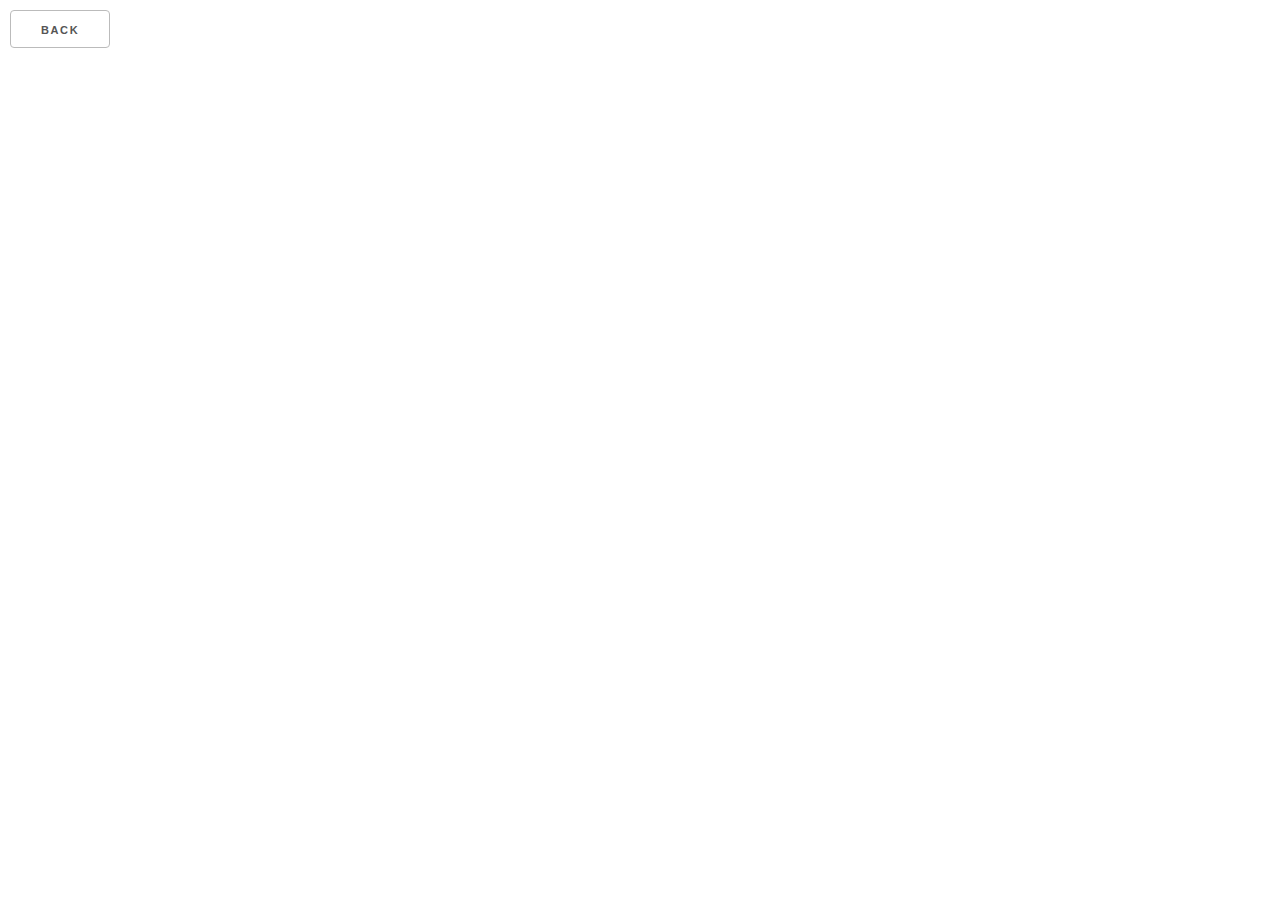
==== docs/viz/pieces/pieces.html @ 61033ddc "Website architecture" ====
<html lang="en">
<head>
  <meta charset="utf-8">

  <link href="../../styles.css" rel="stylesheet">
</head> 

<body>
    <button onclick="window.location = '../../index.html#Visualizations'">
        Back
    </button>

</body>
</html>
---- docs/styles.css ----
@import url(https://fonts.googleapis.com/css?family=Work+Sans:400,300,700|Open+Sans:400italic,300italic);

:root{
    --basics-color:#ffcdb2;
    --timeline-color:#ffb4a2;
    --graph-color:#e5989b;
    --heatmap-color:#b5838d;
    --sunburst-color:#6d6875;
    --selected-color: #CA7777;
}

body {
background-color: #fff;
  /* display:flex; */
  margin: 0;
  width: 100%;
  height: 100%;
}

section {
        width: 100%;
        height: 100vh;
        position: relative;
        /* background-image: url(https://cdn.hipwallpaper.com/i/54/29/DpJ4Ug.jpg); */
        background-size: cover;
        background-position: center center;
        display: flex;
        justify-content: center;
        align-items: center;
      }

#intro{
  background-image: url(https://cdn.hipwallpaper.com/i/54/29/DpJ4Ug.jpg);
  padding: 50px;
  justify-content: flex-end;
  align-items: flex-start;
}
#section1, #section2{
    background-color: "white";
    display: flex;
    justify-content: center;
    align-items: center;
}

.title{
    font-family: "Work Sans", sans-serif;
    letter-spacing: 6px;
    color: #aaa;
    font-weight: 300;
    font-size: 4rem;
    text-transform: uppercase;
    text-decoration: none;
    z-index: 10;
    padding: 30px;
    opacity: 0;
}

.desc{
    font-family: "Work Sans", sans-serif;
    /* letter-spacing: 6px; */
    color: #aaa;
    font-weight: 300;
    font-size: 1.2rem;
    /* text-transform: uppercase; */
    text-decoration: none;
    z-index: 10;
    /* padding: 30px; */
    padding-bottom: 10%;
    width:40%;
}
.desc-title{
    opacity: 0;
    margin-bottom: 20px;
}
.desc-text{
    opacity: 0;
}


#intro .title {
    color:#fff;
    border-color: #fff;
}

button{
    position:relative;
    display:inline-block;
    height:38px;
    padding:0 30px;
    color:#555;
    text-align:center;
    font-size:11px;
    font-weight:600;
    line-height:38px;
    letter-spacing:.1rem;
    text-transform:uppercase;
    text-decoration:none;
    white-space:nowrap;
    background-color:transparent;
    border-radius:4px;
    border:1px solid #bbb;
    cursor:pointer;
    box-sizing:border-box;
    margin-top: 10px;
    margin-left: 10px;
}

button:hover{color:#333;border-color:#888;outline:0}

button:active{
    color:#FFF;
    background-color:#1EAEDB;
    border-color:#1EAEDB;
}
.button-primary{
    color:#FFF;
    background-color:#33C3F0;
    border-color:#33C3F0;
}
.button-primary:focus, .button-primary:hover{color:#FFF;background-color:#1EAEDB;border-color:#1EAEDB}


/* ====================================
Scroll icon 
==================================== */
.scroll {
    position: absolute;
    bottom: 50px;
    left: 50%;
    width: 75px;
    height: 80px;
    text-align: center;
    text-decoration: none;
    cursor: pointer;
    bottom: 0;
    transform: translateX(-50%);
    opacity: 0;
  }
  .scroll > label {
    pointer-events: none;
    font-family: monospace;
    font-weight: 600;
    font-size: 1.1rem;
    color: #777;
}
.scroll.light > label {
    color: #fff;
}

.scroll.mouse {
    height: 100px;
}
.scroll.mouse span {
    position: relative;
    display: inline-block;
    width: 30px;
    height: 60px;
    border: 2px solid #444;
    border-radius: 50px;
    top: 5px;
}
.scroll.mouse.light span {
    border-color:#fff;
}
  
/* Effect 3 */
.scroll.mouse.effect1 span::after {
    position: absolute;
    content: "";
    top: 10px;
    left: 0;
    right: 0;
    margin: 0 auto;
    width: 6px;
    height: 6px;
    border-radius: 100%;
    background: #444;
    /* animation: animateMousePointerDown 1.5s infinite; */
}
.scroll.down.mouse.effect1 span::after {
    animation: animateMousePointerDown 1.5s infinite;
}
.scroll.up.mouse.effect1 span::after {
    animation: animateMousePointerUp 1.5s infinite;
}

.scroll.mouse.effect1.light span::after {
    background: #fff;

}

@keyframes animateMousePointerDown {
    0% {
    transform: translateY(0);
    }
    50% {
    opacity: .7;
    }
    100% {
    opacity: 0;
    transform: translateY(20px);
    }
}
@keyframes animateMousePointerUp {
    0% {
    transform: translateY(20px);
    }
    50% {
    opacity: .7;
    }
    100% {
    opacity: 0;
    transform: translateY(0px);
    }
}
  
/* ====================================
Navigation 
==================================== */

.overlay-navigation {
  position: fixed;
  z-index: 99;
  top: 0;
  left: 0;
  width: 100%;
  height: 100%;
  background-color: hsla(0, 0%, 0%, 0);
  transform: translateY(-100%);
}

.overlay-slide-down {
  transition: all .4s ease-in-out;
  transform: translateY(0)
}

.overlay-slide-up {
  transition: all .8s ease-in-out;
  transform: translateY(-100%)
}

nav,
nav ul {
  width: 100%;
  height: 100%;
  margin: 0;
  padding: 0;
}

nav ul {
  display: flex;
  list-style: none;
}

nav ul li {
  flex-basis: 20%;
  justify-content: center;
  align-items: center;
  height: 100%;
  overflow: hidden;
  transform: translateY(-100%);
  padding: 10px;
}

nav li a {
  position: relative;
  top: 46%;
  color: #fff;
  text-transform: uppercase;
  font-family: 'Work sans', sans-serif;
  font-weight: 300;
  letter-spacing: 4px;
  text-decoration: none;
  display: block;
  text-align: center;
  font-size: 0.9rem;
}

nav li a:before {
  content: '';
  width: 70px;
  height: 2px;
  background-color: #fff;
  position: absolute;
  top: 50%;
  left: 0;
  z-index: 100;
  transform: translateX(-100%);
  opacity: 0;
  transition: all .2s linear;
}

nav li a:after {
  content: attr(data-content);
  font-size: 1rem;
  transition: all .2s linear;
  opacity: 0;
  position: absolute;
  z-index: 100;
  color: #fff;
  display: block;
  margin-right: auto;
  margin-left: auto;
  left: 0;
  right: 0;
  bottom: -50px;
  text-transform: none;
  font-family: 'Open sans', serif;
  font-weight: 300;
  font-style: italic;
  letter-spacing: 0;
}

nav li a:hover:before {
  transform: translateX(-10px);
  opacity: 1;
}

nav li a:hover:after {
  transform: translateY(15px);
  opacity: 1;
}

nav li:nth-of-type(1){background-color: var(--basics-color); transition: 1s;}
nav li:nth-of-type(2){background-color: var(--timeline-color); transition: 1s;}
nav li:nth-of-type(3){background-color: var(--graph-color); transition: 1s;}
nav li:nth-of-type(4){background-color: var(--heatmap-color); transition: 1s;}
nav li:nth-of-type(5){background-color: var(--sunburst-color); transition: 1s;}

nav li:nth-of-type(1):hover{background-color: var(--selected-color);}
nav li:nth-of-type(2):hover{background-color: var(--selected-color);}
nav li:nth-of-type(3):hover{background-color: var(--selected-color);}
nav li:nth-of-type(4):hover{background-color: var(--selected-color);}
nav li:nth-of-type(5):hover{background-color: var(--selected-color);}


.slide-in-nav-item {
  animation: slide-in-nav-item 0.4s linear 1 .2s both;
}

.slide-in-nav-item-delay-1 {
  animation: slide-in-nav-item 0.4s linear 1 .4s both;
}

.slide-in-nav-item-delay-2 {
  animation: slide-in-nav-item 0.4s linear 1 .6s both;
}

.slide-in-nav-item-delay-3 {
  animation: slide-in-nav-item 0.4s linear 1 .8s both;
}

.slide-in-nav-item-delay-4 {
  animation: slide-in-nav-item 0.4s linear 1 1s both;
}

.slide-in-nav-item-reverse {
  animation: slide-in-nav-item-reverse .3s linear 1 .5s both;
}

.slide-in-nav-item-delay-1-reverse {
  animation: slide-in-nav-item-reverse .3s linear 1 .4s both;
}

.slide-in-nav-item-delay-2-reverse {
  animation: slide-in-nav-item-reverse .3s linear 1 .3s both;
}

.slide-in-nav-item-delay-3-reverse {
  animation: slide-in-nav-item-reverse .3s linear 1 .2s both;
}

.slide-in-nav-item-delay-4-reverse {
  animation: slide-in-nav-item-reverse .3s linear 1 both;
}

/* ====================================
Animation keyframes
==================================== */

@keyframes slide-in-nav-item {
  from {
    -webkit-transform: translateY(-100%);
    transform: translateY(-100%)
  }
  to {
    -webkit-transform: translateY(0);
    transform: translateY(0)
  }
}

@keyframes slide-in-nav-item-reverse {
  from {
    -webkit-transform: translateY(0);
    transform: translateY(0)
  }
  to {
    -webkit-transform: translateY(-100%);
    transform: translateY(-100%)
  }
}

@media (max-width: 640px) {
  nav ul li a {
    font-size: 11px;
  }
  nav li a:after {
    font-size: 0.6rem;
  }
  .open-overlay {
    right: 1rem;
  }
  nav li a:before {
    width: 15px;
  }
}
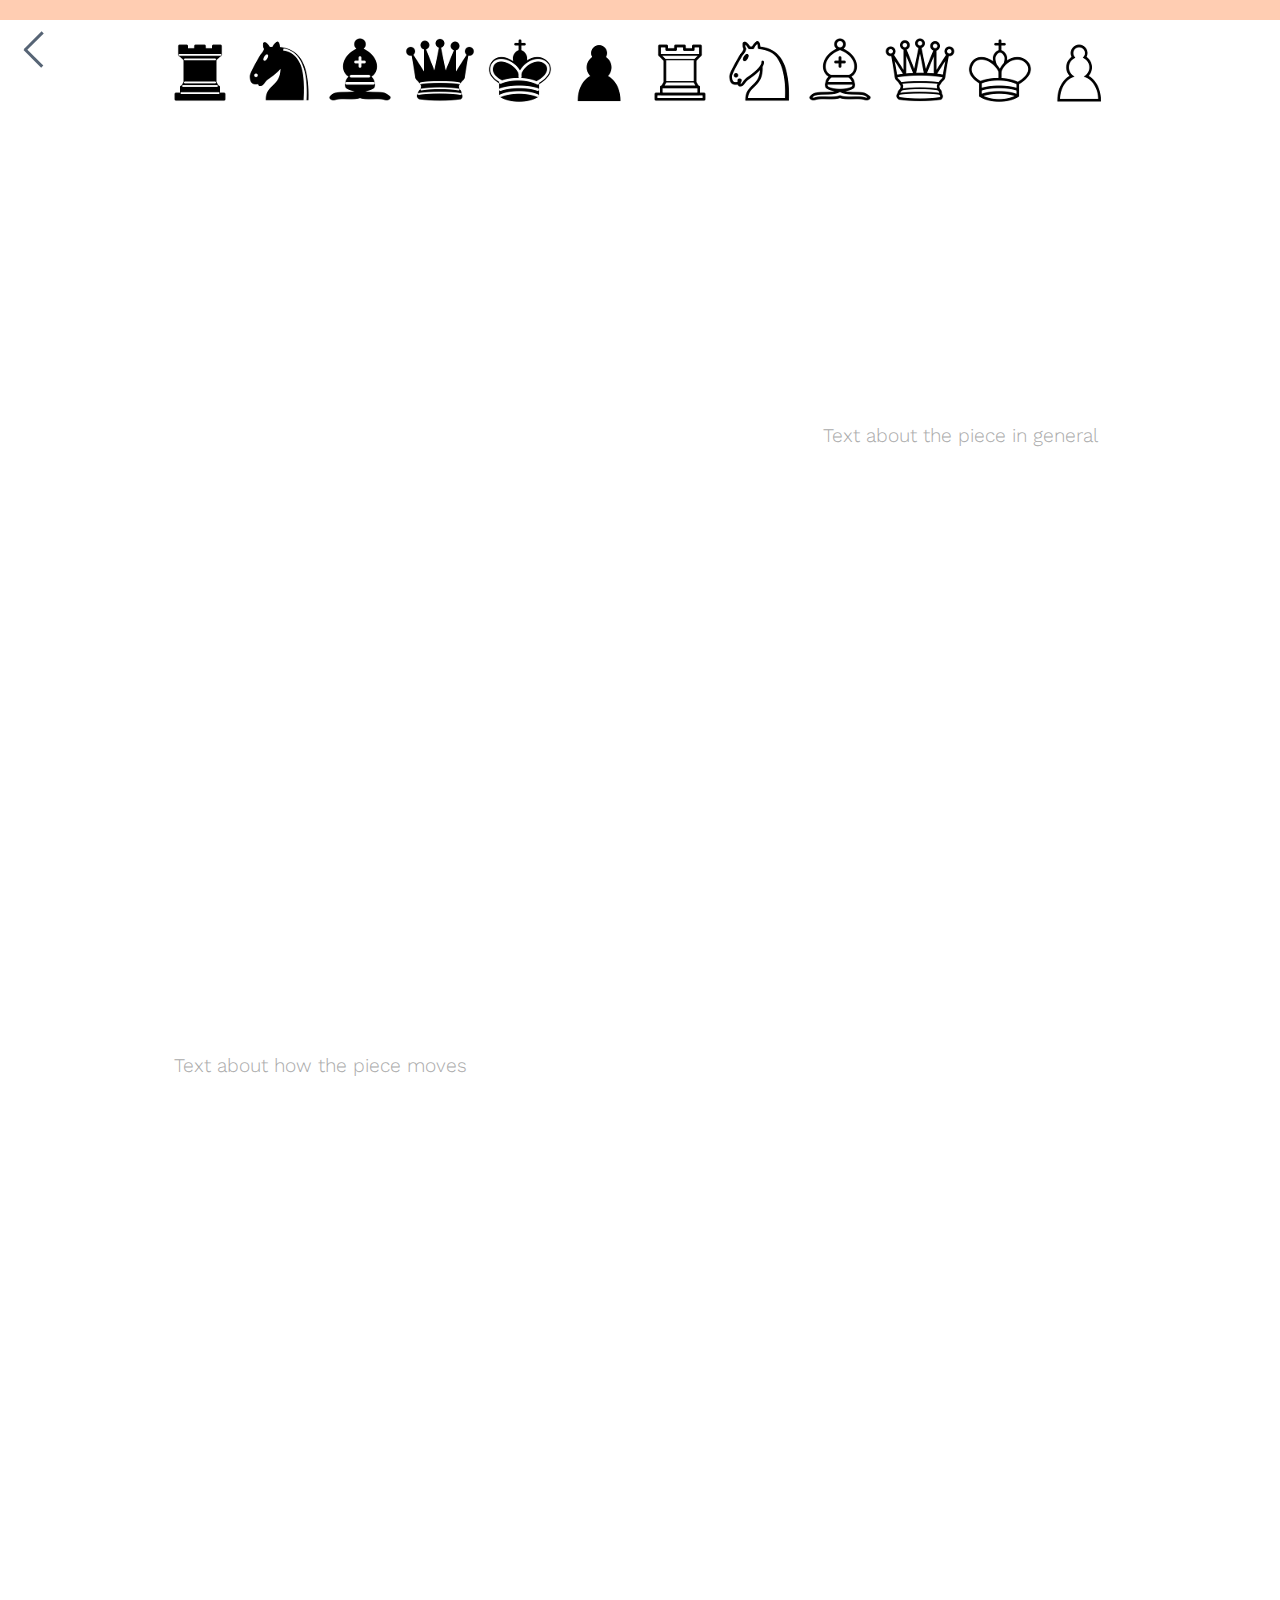
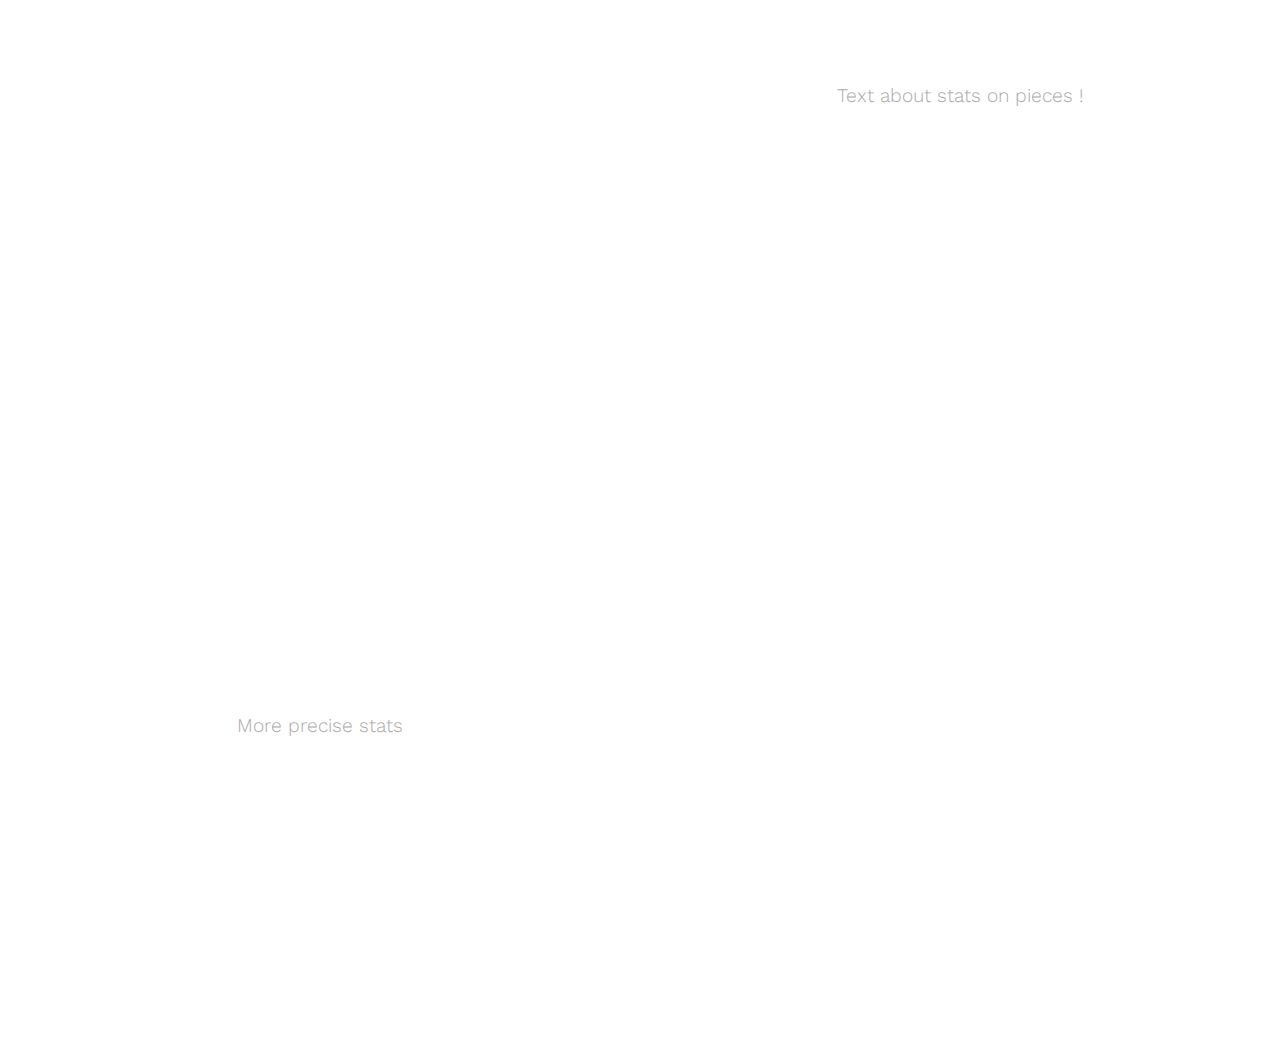
==== commit 9a1fc4d8: "page stat pieces" ====
--- a/docs/viz/pieces/pieces.html
+++ b/docs/viz/pieces/pieces.html
@@ -2,13 +2,114 @@
 <head>
   <meta charset="utf-8">
 
-  <link href="../../styles.css" rel="stylesheet">
+  <title>Stats on pieces</title>
+  <meta name="description" content="Stats on pieces">
+  <meta name="author" content="Elisa">
+  <link href="../common/chessboard-1.0.0.min.css" rel="stylesheet" >
+  <link href="statspieces.css" rel="stylesheet">
+  <link href="../common/back.css" rel="stylesheet">
+  
+</head>
+
 </head> 
 
 <body>
-    <button onclick="window.location = '../../index.html#Visualizations'">
-        Back
-    </button>
+
+  <nav class="nav-fillpath" id="topline" style="max-height: 20px; background-color: #ffcdb2; position: fixed; z-index: 200;">
+    <a class="prev" href="../../index.html#Visualizations">
+        <span class="icon-wrap"></span>
+        <div>Back</div>
+    </a>
+  </nav>
+
+  <div class=pieces id=allPieces>
+      <img src="../../assets/img/chesspieces/wikipedia/bR.png" id = "piece-img-0" onclick="selectImage(0)">  
+      <img src="../../assets/img/chesspieces/wikipedia/bN.png" id = "piece-img-1" onclick="selectImage(1)">
+      <img src="../../assets/img/chesspieces/wikipedia/bB.png" id = "piece-img-2" onclick="selectImage(2)">
+      <img src="../../assets/img/chesspieces/wikipedia/bQ.png" id = "piece-img-3" onclick="selectImage(3)">
+      <img src="../../assets/img/chesspieces/wikipedia/bK.png" id = "piece-img-4" onclick="selectImage(4)">
+      <img src="../../assets/img/chesspieces/wikipedia/bP.png" id = "piece-img-5" onclick="selectImage(5)">
+      <img src="../../assets/img/chesspieces/wikipedia/wR.png" id = "piece-img-6" onclick="selectImage(6)">
+      <img src="../../assets/img/chesspieces/wikipedia/wN.png" id = "piece-img-7" onclick="selectImage(7)">
+      <img src="../../assets/img/chesspieces/wikipedia/wB.png" id = "piece-img-8" onclick="selectImage(8)">
+      <img src="../../assets/img/chesspieces/wikipedia/wQ.png" id = "piece-img-9" onclick="selectImage(9)">
+      <img src="../../assets/img/chesspieces/wikipedia/wK.png" id = "piece-img-10" onclick="selectImage(10)">
+      <img src="../../assets/img/chesspieces/wikipedia/wP.png" id = "piece-img-11" onclick="selectImage(11)">
+    </div>
+    
+    <section class='content'>
+
+      <div class="row">
+        <div class="column-for-text">
+          <div id="current-piece"> </div>
+        </div>
+        <div class="column-for-text" id="general-piece-description">
+          Text about the piece in general
+        </div>
+      </div>
+
+      <div class="row">
+        <div class="column-for-text" id="moves-description">
+            Text about how the piece moves
+        </div>
+        <div class="column-for-text" > <!-- style="border:5px inset #ffcdb2; border-style: solid solid solid solid; border-radius: 25px;"-->
+          <div class="content-chess" style="width:350px;" >
+            <div id="board1"></div>
+          </div> 
+        </div>
+      </div>
+
+      <div class="row">
+        <div class="column-for-text" >
+          <div class="favVictim" id="favVictim"></div>
+          <div class="worstEnnemy" id="worstEnnemy"></div>
+          <div class="nMoves" id="nMoves"></div>
+          <div class="lifespan" id="lifespan"></div>
+        </div>
+        <div class="column-for-text" id="stats-description" >
+          Text about stats on pieces !
+        </div>
+      </div>
+
+      <div class="row">
+        <div class="column-for-text" id="precise-stats-decription" >
+          More precise stats
+        </div>
+        <div class="column"  style= "overflow-y: scroll">
+          <div class="statsEats" id="stat-eat"></div>
+          <div class="statsEatenBy" id="stat-eaten-by"></div>
+        </div>
+      </section>
+
+    </div>
+
+   
+
+    <script>
+      window.onscroll = function() {myFunction()};
+  
+        var header = document.getElementById("allPieces");
+        var topline = document.getElementById("topline");
+        var sticky = header.offsetTop;
+        
+        function myFunction() {
+          if (window.pageYOffset > sticky) {
+            header.classList.add("sticky");
+          } else {
+            header.classList.remove("sticky");
+          }
+        }
+    </script>
+    
+    <script src="https://d3js.org/d3.v4.js"></script>
+    <script src="https://d3js.org/d3-scale-chromatic.v1.min.js"></script>
+    <script src="http://ajax.googleapis.com/ajax/libs/jquery/2.0.0/jquery.min.js"></script>
+    <script src="../common/chessboard.js"></script>
+    <script src="../pieces/percentage_bar.js"></script>
+    <script src="https://code.jquery.com/jquery-1.12.4.min.js"></script>
+    <script src="../common/chessboard-1.0.0.min.js"></script>
+    <script src="../common/chess.js"></script>
+    
 
 </body>
 </html>--- a/docs/viz/common/chessboard-1.0.0.min.css
+++ b/docs/viz/common/chessboard-1.0.0.min.css
@@ -0,0 +1,2 @@
+/*! chessboard.js v1.0.0 | (c) 2019 Chris Oakman | MIT License chessboardjs.com/license */
+.clearfix-7da63{clear:both}.board-b72b1{border:2px solid #404040;box-sizing:content-box}.square-55d63{float:left;position:relative;-webkit-touch-callout:none;-webkit-user-select:none;-khtml-user-select:none;-moz-user-select:none;-ms-user-select:none;user-select:none}.white-1e1d7{background-color:#f0d9b5;color:#b58863}.black-3c85d{background-color:#b58863;color:#f0d9b5}.highlight1-32417,.highlight2-9c5d2{box-shadow:inset 0 0 3px 3px #ff0}.notation-322f9{cursor:default;font-family:"Helvetica Neue",Helvetica,Arial,sans-serif;font-size:14px;position:absolute}.alpha-d2270{bottom:1px;right:3px}.numeric-fc462{top:2px;left:2px}--- a/docs/viz/pieces/statspieces.css
+++ b/docs/viz/pieces/statspieces.css
@@ -0,0 +1,96 @@
+@import url(https://fonts.googleapis.com/css?family=Work+Sans:400,300,700|Open+Sans:400italic,300italic);
+
+
+.row {
+  display: flex;
+  height: 70vh;
+}
+
+.column {
+  flex: 50%;
+  justify-content: center;
+  align-items: center;
+  padding: 30px;
+} 
+
+/* Style the header */
+.pieces {
+  display:flex;
+  background: #ffffff; 
+  justify-content: center;
+  align-items: center;
+  padding-top: 30px;
+  padding-bottom: 10px;
+  z-index: 100;
+}
+
+/* Page content */
+
+/* The sticky class is added to the header with JS when it reaches its scroll position */
+.sticky {
+  position: fixed;
+  top: 0;
+  width: 100%
+}
+
+
+
+/* Pen-specific styles */
+body {
+  font-family: 'Work sans', sans-serif;
+  font-weight: 300;
+  font-size: 1.2rem;
+  background: #ffffff; /*#6d6875;*/
+  margin-top: 0px;
+  margin-left: 0px;
+  margin-right: 0px;
+  margin-bottom: 0px;
+}
+
+section {
+  color: #aaa;
+  text-align: center;
+}
+
+
+.column-for-text{
+  display: flex;
+  flex: 50%;
+  justify-content: center;
+  align-items: center;
+  padding: 30px;
+  color: #aaa;
+}
+
+
+/* Pattern styles */
+.container {
+  display: flex;
+  flex-direction: column;
+  width: 100%;
+  overflow-y: scroll;
+}
+
+.container > div {
+  display: flex;
+  background-color: #f1f1f1;
+  width: 50%;
+  height:500px;
+  overflow-y: scroll;
+  justify-content: center;
+  align-items: center; 
+  text-align: center;
+}
+
+
+
+nav,
+nav ul {
+  width: 100%;
+  height: 100%;
+  margin: 0;
+  padding: 0;
+}
+
+
+
--- a/docs/viz/common/back.css
+++ b/docs/viz/common/back.css
@@ -0,0 +1,138 @@
+nav a {
+	position: absolute;
+	top: 50;
+	display: block;
+	outline: none;
+	text-align: left;
+	z-index: 1000;
+	-webkit-transform: translateY(-50%);
+	transform: translateY(-50%);
+}
+
+nav a.prev {
+	left: 0;
+}
+
+nav a svg {
+	display: block;
+	margin: 0 auto;
+	padding: 0;
+}
+
+.nav-fillpath a {
+	width: 50px;
+	height: 50px;
+}
+
+.nav-fillpath .icon-wrap {
+    
+	position: relative;
+	display: block;
+	width: 100%;
+	height: 100%;
+}
+
+.nav-fillpath a::before,
+.nav-fillpath a::after,
+.nav-fillpath .icon-wrap::before,
+.nav-fillpath .icon-wrap::after {
+    
+	position: absolute;
+	left: 50%;
+	width: 3px;
+	height: 50%;
+	background: #566475;
+	content: '';
+	-webkit-transition: -webkit-transform 0.3s;
+	transition: transform 0.3s;
+	-webkit-backface-visibility: hidden;
+	backface-visibility: hidden;
+}
+
+.nav-fillpath .icon-wrap::before,
+.nav-fillpath .icon-wrap::after {
+    
+	z-index: 100;
+	height: 0;
+	background: #b5838d;
+	-webkit-transition: height 0.3s, -webkit-transform 0.3s;
+	transition: height 0.3s, transform 0.3s;
+}
+
+.nav-fillpath a::before,
+.nav-fillpath .icon-wrap::before {
+	top: 50%;
+	-webkit-transform: translateX(-50%) rotate(-135deg);
+	transform: translateX(-50%) rotate(-135deg);
+	-webkit-transform-origin: 50% 0%;
+	transform-origin: 50% 0%;
+}
+
+.nav-fillpath a::after,
+.nav-fillpath .icon-wrap::after {
+	top: 50%;
+	-webkit-transform: translateX(-50%) rotate(-45deg);
+	transform: translateX(-50%) rotate(-45deg);
+	-webkit-transform-origin: 0 0;
+	transform-origin: 0 0;
+}
+
+
+.nav-fillpath div {
+	position: absolute;
+	top: 50%;
+	margin: 0;
+    text-transform: uppercase;
+    font-family: 'Work sans', sans-serif;
+    font-weight: 300;
+    letter-spacing: 2px;
+    text-decoration: none;
+	color: #777;
+	text-transform: uppercase;
+	font-size: 0.85em;
+	opacity: 0;
+	-webkit-transition: -webkit-transform 0.3s, opacity 0.3s;
+	transition: transform 0.3s, opacity 0.3s;
+}
+
+.nav-fillpath a.prev div {
+	left: 100%;
+	-webkit-transform: translateY(-50%) translateX(-50%);
+	transform: translateY(-50%) translateX(-50%);
+}
+
+.nav-fillpath a:hover .icon-wrap::before,
+.nav-fillpath a:hover .icon-wrap::after {
+	height: 50%;
+}
+
+.nav-fillpath a:hover::before,
+.nav-fillpath a:hover .icon-wrap::before {
+	-webkit-transform: translateX(-50%) rotate(-125deg);
+	transform: translateX(-50%) rotate(-125deg);
+}
+
+
+.nav-fillpath a:hover::after,
+.nav-fillpath a:hover .icon-wrap::after {
+	-webkit-transform: translateX(-50%) rotate(-55deg);
+	transform: translateX(-50%) rotate(-55deg);
+}
+
+.nav-fillpath a:hover div {
+	opacity: 1;
+	-webkit-transform: translateY(-50%) translateX(0);
+	transform: translateY(-50%) translateX(0);
+}
+
+.back-text{
+    color:#777;
+    text-transform: uppercase;
+    font-family: 'Work sans', sans-serif;
+    font-weight: 300;
+    letter-spacing: 2px;
+    text-decoration: none;
+    display: block;
+    text-align: center;
+    font-size: 1.2rem;
+}
